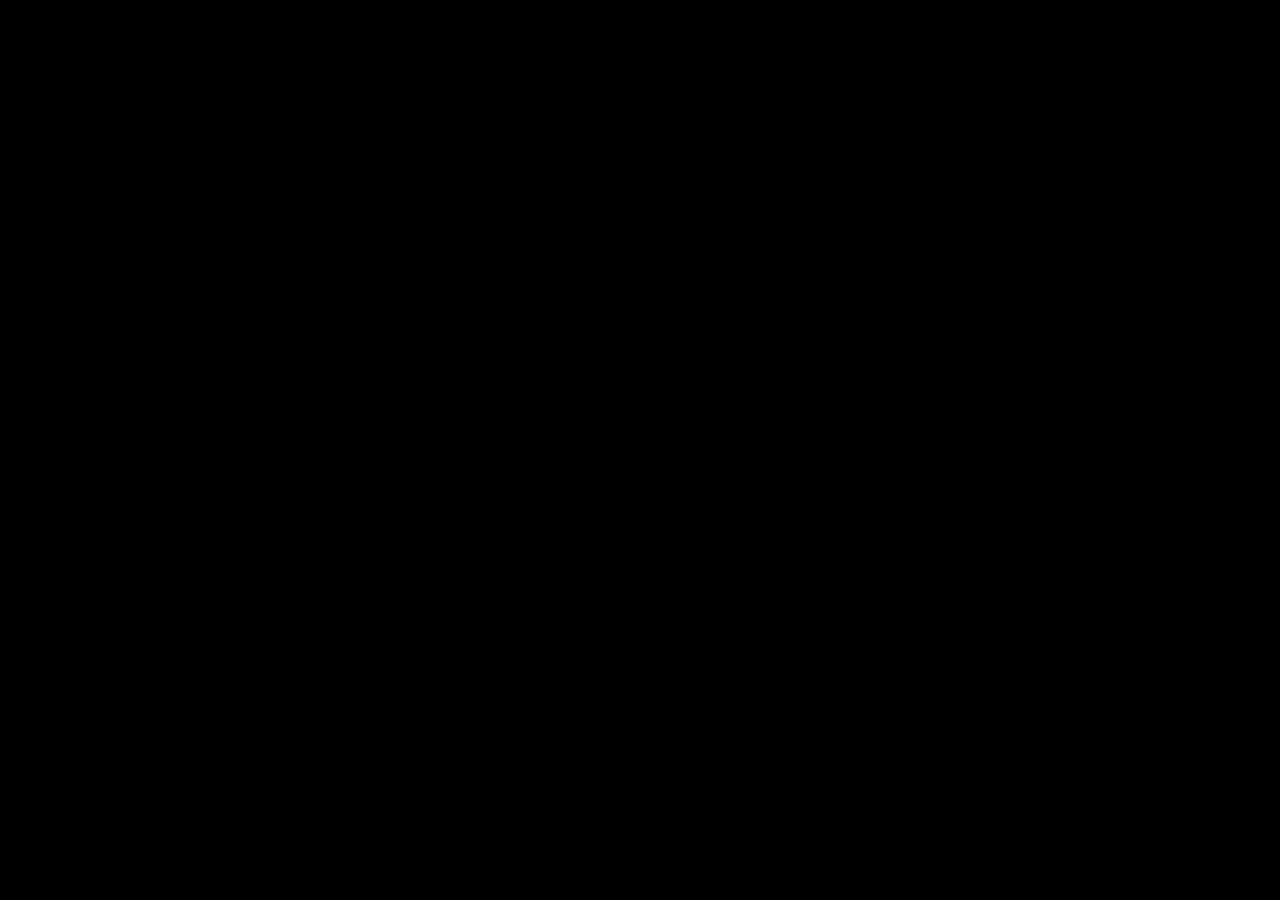
==== 1.11.1- Portfolio Website/index.html @ 1f6d50b6 "init commit of Sigma School Project" ====
<!DOCTYPE html>
<html lang="en">
<head>
    <meta charset="UTF-8">
    <meta name="viewport" content="width=device-width, initial-scale=1.0">
    <title>Elvin's Portfolio</title>
    <link rel="stylesheet" href="style.css">
</head>
<body>
    
    <script src="script.js"></script>
</body>
</html>
---- 1.11.1- Portfolio Website/style.css ----
*{
    margin:0;
    padding:0;
    font-family: Arial, Helvetica, sans-serif;
    box-sizing: border-box;
}

body{
    background: black;
    color: white
}
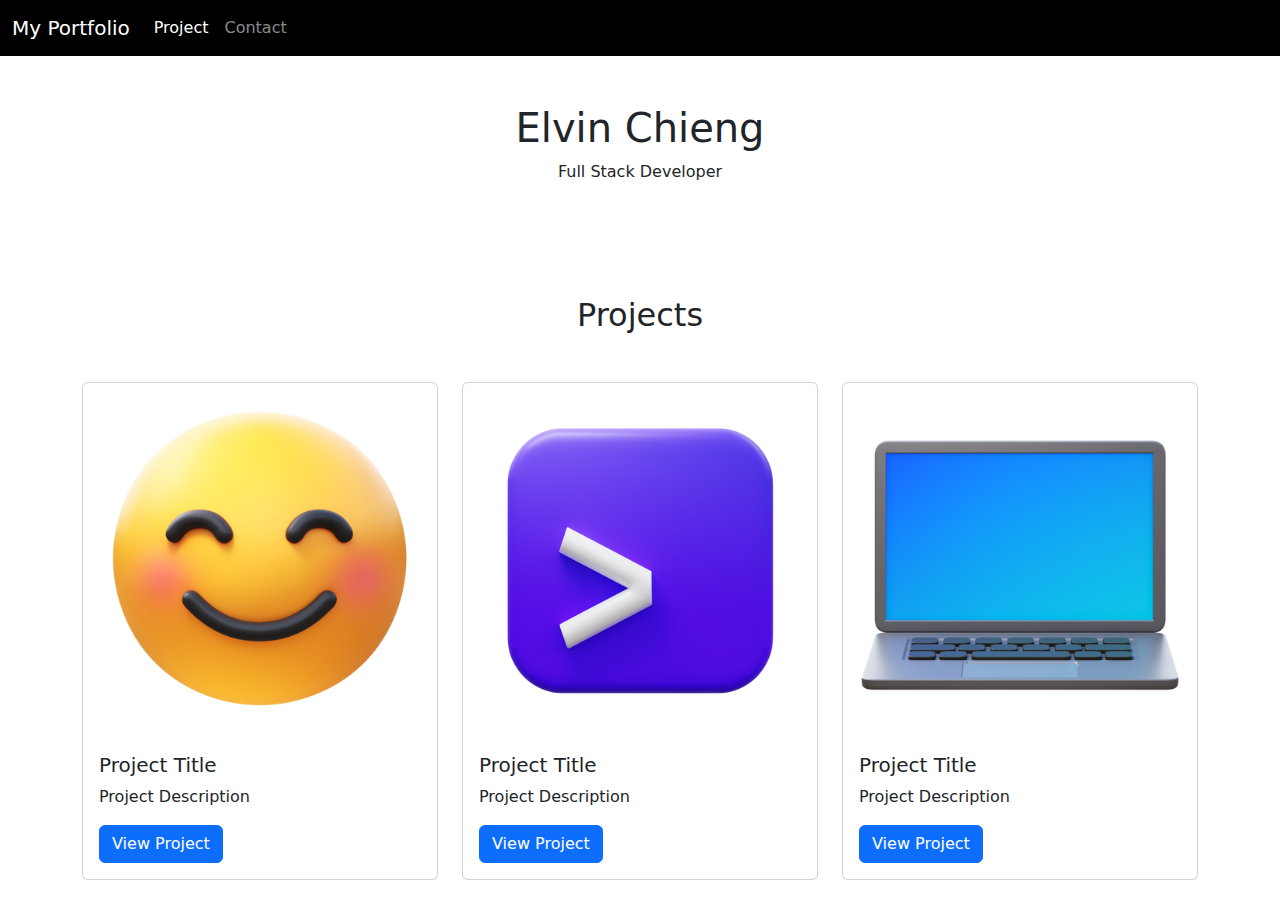
==== commit a28610bf: "add project png, style with bootstrap, updated index.html" ====
--- a/1.11.1- Portfolio Website/index.html
+++ b/1.11.1- Portfolio Website/index.html
@@ -1,13 +1,80 @@
 <!DOCTYPE html>
-<html lang="en">
+<html>
+
 <head>
-    <meta charset="UTF-8">
-    <meta name="viewport" content="width=device-width, initial-scale=1.0">
-    <title>Elvin's Portfolio</title>
-    <link rel="stylesheet" href="style.css">
+  <meta charset="utf-8">
+  <meta name="viewport" content="width=device-width">
+  <title>Elvin Portfolio</title>
+  <link href="style.css" rel="stylesheet" type="text/css" />
+  <link href="https://cdn.jsdelivr.net/npm/bootstrap@5.3.3/dist/css/bootstrap.min.css" rel="stylesheet" integrity="sha384-QWTKZyjpPEjISv5WaRU9OFeRpok6YctnYmDr5pNlyT2bRjXh0JMhjY6hW+ALEwIH" crossorigin="anonymous">
+  <script src="https://cdn.jsdelivr.net/npm/bootstrap@5.3.3/dist/js/bootstrap.bundle.min.js" integrity="sha384-YvpcrYf0tY3lHB60NNkmXc5s9fDVZLESaAA55NDzOxhy9GkcIdslK1eN7N6jIeHz" crossorigin="anonymous"></script>
 </head>
+
 <body>
-    
-    <script src="script.js"></script>
+    <nav class="navbar navbar-expand-lg bg-black" data-bs-theme="dark">
+        <div class="container-fluid">
+          <a class="navbar-brand" href="#">My Portfolio</a>
+          <button class="navbar-toggler" type="button" data-bs-toggle="collapse" data-bs-target="#navbarNav" aria-controls="navbarNav" aria-expanded="false" aria-label="Toggle navigation">
+            <span class="navbar-toggler-icon"></span>
+          </button>
+          <div class="collapse navbar-collapse" id="navbarNav">
+            <ul class="navbar-nav">
+              <li class="nav-item">
+                <a class="nav-link active" aria-current="page" href="#">Project</a>
+              </li>
+              <li class="nav-item">
+                <a class="nav-link" href="#">Contact</a>
+              </li>
+            </ul>
+          </div>
+        </div>
+      </nav>
+
+      <header class="text-center py-5">
+        <h1>Elvin Chieng</h1>
+        <p>Full Stack Developer</p>
+      </header>
+
+      <section id="projects" class="container mt-5">
+        <h2 class="text-center mb-5">Projects </h2>
+        <div class="row">
+
+            <div class="col-md-4">
+                <div class="card">
+                    <img class="card-img-top" src="project-1.png" alt="">
+                    <div class="card-body">
+                        <h5 class="card-title">Project Title</h5>
+                        <p class="card-text">Project Description</p>
+                        <a class="btn btn-primary"href="project-link.html">View Project</a>
+                    </div>
+                </div>
+            </div>
+
+            <div class="col-md-4">
+                <div class="card">
+                    <img class="card-img-top" src="project-2.png" alt="">
+                    <div class="card-body">
+                        <h5 class="card-title">Project Title</h5>
+                        <p class="card-text">Project Description</p>
+                        <a class="btn btn-primary"href="project-link.html">View Project</a>
+                    </div>
+                </div>
+            </div>
+
+            <div class="col-md-4">
+                <div class="card">
+                    <img class="card-img-top" src="project-3.png" alt="">
+                    <div class="card-body">
+                        <h5 class="card-title">Project Title</h5>
+                        <p class="card-text">Project Description</p>
+                        <a class="btn btn-primary"href="project-link.html">View Project</a>
+                    </div>
+                </div>
+            </div>
+        </div>
+      </section>
+
 </body>
-</html>+
+</html>
+
